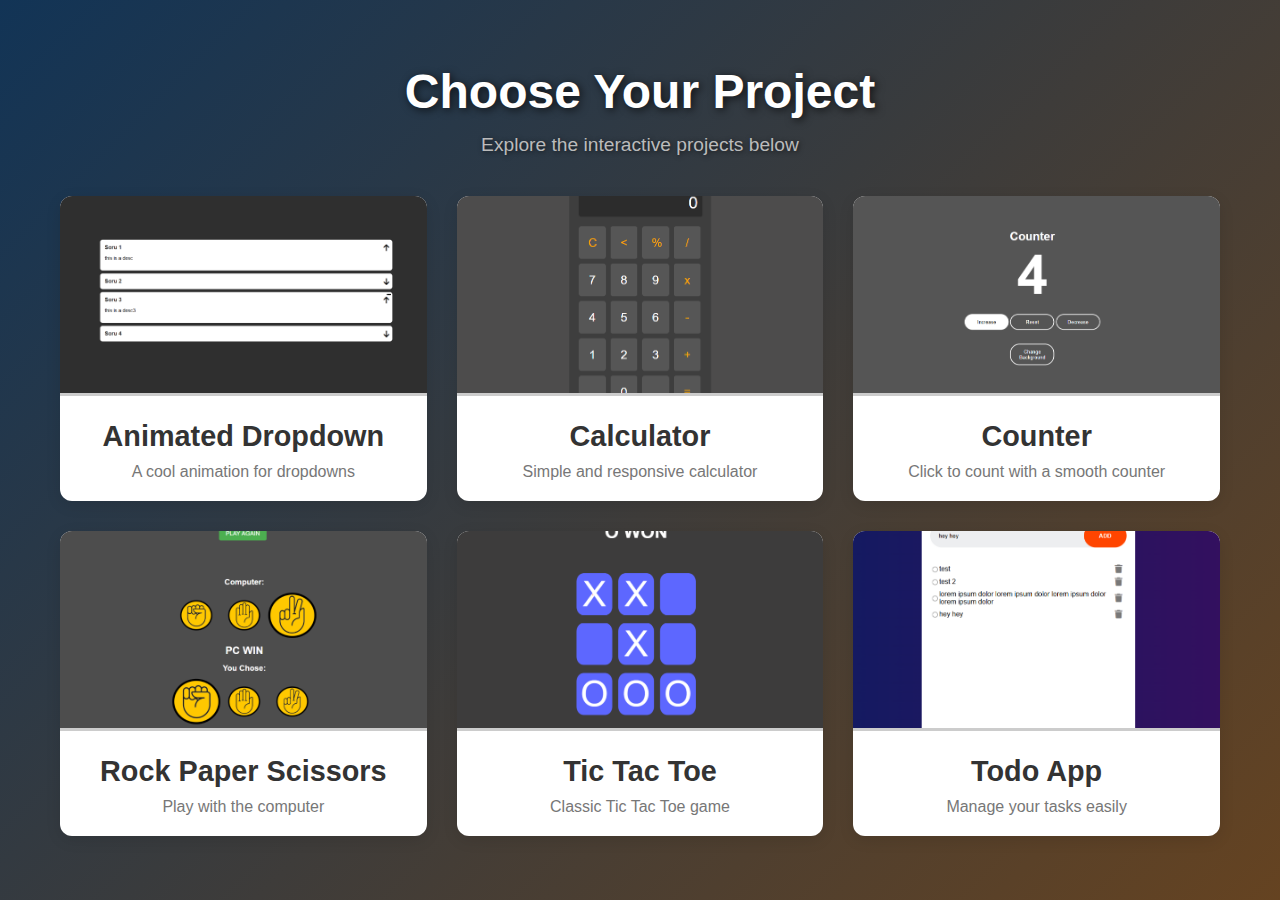
==== index.html @ a95271fd "update" ====
<!DOCTYPE html>
<html lang="en">
<head>
    <meta charset="UTF-8">
    <meta name="viewport" content="width=device-width, initial-scale=1.0">
    <title>Project Selection</title>
    <link rel="stylesheet" href="style.css">
</head>
<body>
    <div class="container">
        <div class="header">
            <h1>Choose Your Project</h1>
            <p>Explore the interactive projects below</p>
        </div>

        <div class="projects">
            <div class="project-card" onclick="window.location.href='animatedDropdown/index.html'">
                <div class="card">
                    <div class="card-image">
                        <img src="images/animateddropdown.PNG" alt="Animated Dropdown">
                    </div>
                    <div class="card-content">
                        <h2>Animated Dropdown</h2>
                        <p>A cool animation for dropdowns</p>
                    </div>
                </div>
            </div>

            <div class="project-card" onclick="window.location.href='calculator/index.html'">
                <div class="card">
                    <div class="card-image">
                        <img src="images/calculator.PNG" alt="Calculator">
                    </div>
                    <div class="card-content">
                        <h2>Calculator</h2>
                        <p>Simple and responsive calculator</p>
                    </div>
                </div>
            </div>

            <div class="project-card" onclick="window.location.href='counter/index.html'">
                <div class="card">
                    <div class="card-image">
                        <img src="images/counter.PNG" alt="Counter">
                    </div>
                    <div class="card-content">
                        <h2>Counter</h2>
                        <p>Click to count with a smooth counter</p>
                    </div>
                </div>
            </div>

            <div class="project-card" onclick="window.location.href='rockpaper/index.html'">
                <div class="card">
                    <div class="card-image">
                        <img src="images/rockpaper.PNG" alt="Rock Paper Scissors">
                    </div>
                    <div class="card-content">
                        <h2>Rock Paper Scissors</h2>
                        <p>Play with the computer</p>
                    </div>
                </div>
            </div>

            <div class="project-card" onclick="window.location.href='tictactoe/index.html'">
                <div class="card">
                    <div class="card-image">
                        <img src="images/tictactoe.PNG" alt="Tic Tac Toe">
                    </div>
                    <div class="card-content">
                        <h2>Tic Tac Toe</h2>
                        <p>Classic Tic Tac Toe game</p>
                    </div>
                </div>
            </div>

            <div class="project-card" onclick="window.location.href='todoapp/index.html'">
                <div class="card">
                    <div class="card-image">
                        <img src="images/todoapp.PNG" alt="Todo App">
                    </div>
                    <div class="card-content">
                        <h2>Todo App</h2>
                        <p>Manage your tasks easily</p>
                    </div>
                </div>
            </div>
        </div>
    </div>
</body>
</html>
---- style.css ----
/* Global reset */
* {
    margin: 0;
    padding: 0;
    box-sizing: border-box;
}

body {
    font-family: 'Arial', sans-serif;
    background: linear-gradient(135deg, #123456, #654321);
    color: #fff;
    display: flex;
    justify-content: center;
    align-items: center;
    height: 100vh;
    text-align: center;
}

.container {
    width: 100%;
    max-width: 1200px;
    padding: 20px;
}

.header h1 {
    font-size: 3rem;
    margin-bottom: 15px;
    text-shadow: 2px 2px 8px rgba(0, 0, 0, 0.7);
}

.header p {
    font-size: 1.2rem;
    color: #bbb;
    margin-bottom: 40px;
    text-shadow: 1px 1px 5px rgba(0, 0, 0, 0.6);
}

/* Projects Section */
.projects {
    display: grid;
    grid-template-columns: repeat(auto-fill, minmax(300px, 1fr));
    gap: 30px;
    justify-items: center;
}

.project-card {
    width: 100%;
    cursor: pointer;
    transition: transform 0.3s ease, box-shadow 0.3s ease;
}

.project-card:hover {
    transform: scale(1.05);
    box-shadow: 0 10px 20px rgba(0, 0, 0, 0.2);
}

/* Card Styling */
.card {
    width: 100%;
    background-color: #fff;
    border-radius: 12px;
    overflow: hidden;
    box-shadow: 0 4px 15px rgba(0, 0, 0, 0.1);
    transition: transform 0.3s ease;
}

.card:hover {
    transform: translateY(-5px);
}

.card-image img {
    width: 100%;
    height: 200px;
    object-fit: cover;
    border-bottom: 3px solid #ccc;
}

.card-content {
    padding: 20px;
}

.card-content h2 {
    font-size: 1.8rem;
    margin-bottom: 10px;
    font-weight: bold;
    color: #333;
}

.card-content p {
    font-size: 1rem;
    color: #777;
}

/* Responsive Design */
@media (max-width: 768px) {
    .header h1 {
        font-size: 2.5rem;
    }

    .header p {
        font-size: 1rem;
    }
}

@media (max-width: 480px) {
    .header h1 {
        font-size: 2rem;
    }

    .header p {
        font-size: 0.9rem;
    }
}
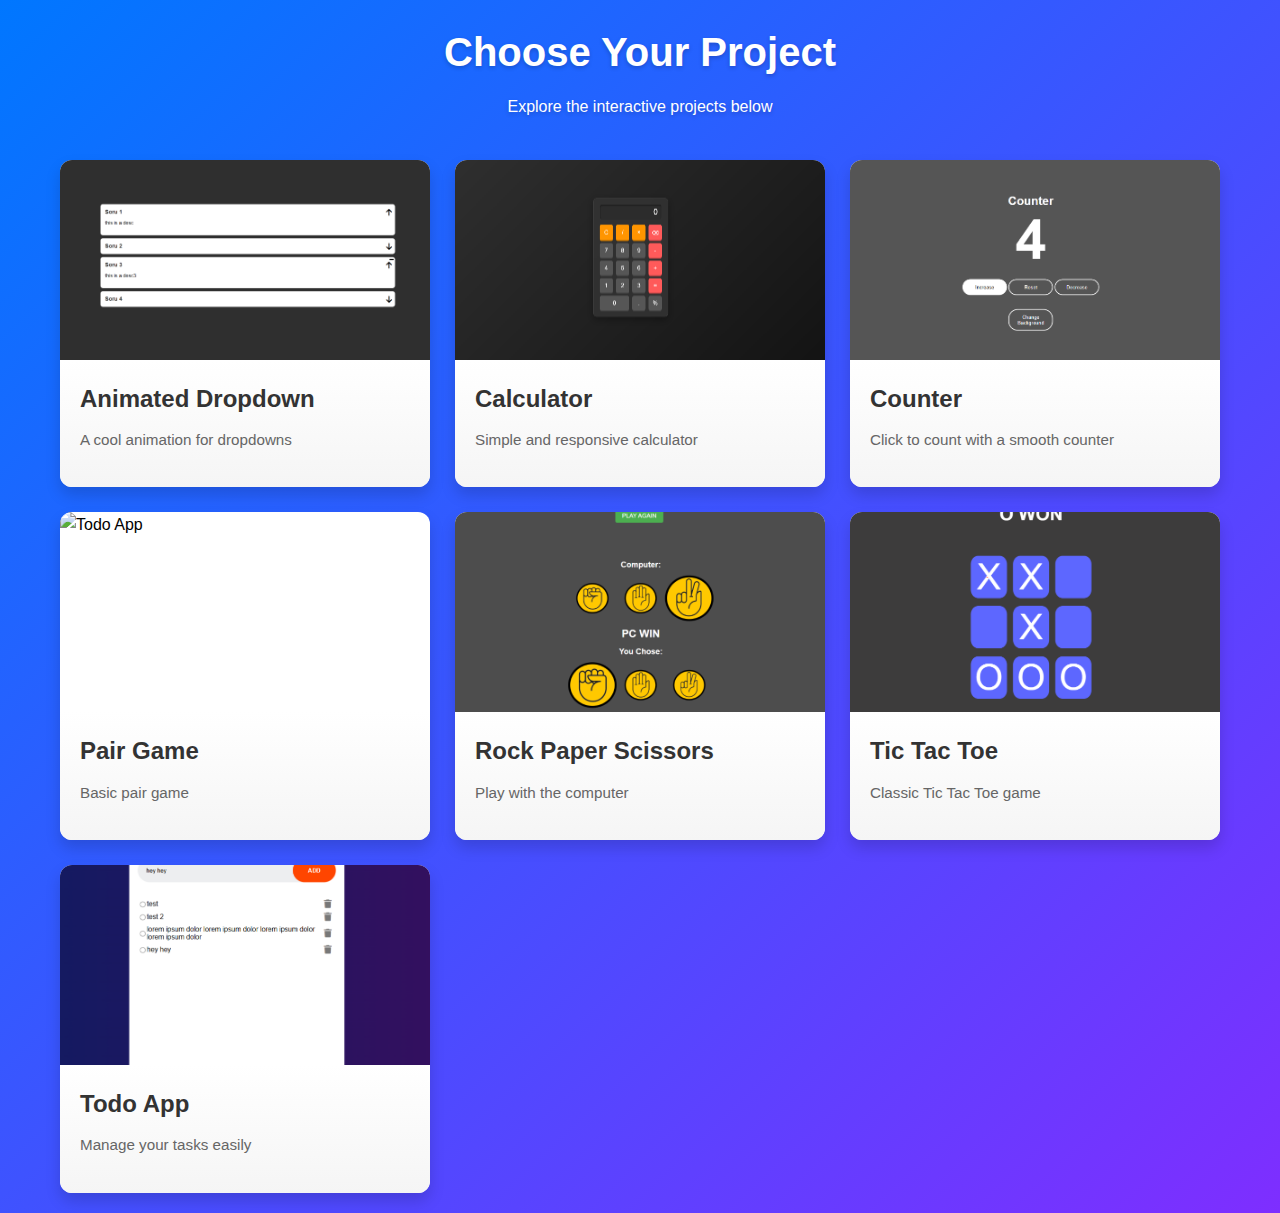
==== commit 1acbd063: "calculator updates" ====
--- a/index.html
+++ b/index.html
@@ -50,6 +50,18 @@
                 </div>
             </div>
 
+            <div class="project-card" onclick="window.location.href='pairgame/index.html'">
+                <div class="card">
+                    <div class="card-image">
+                        <img src="images/pairgame.PNG" alt="Todo App">
+                    </div>
+                    <div class="card-content">
+                        <h2>Pair Game</h2>
+                        <p>Basic pair game</p>
+                    </div>
+                </div>
+            </div>
+
             <div class="project-card" onclick="window.location.href='rockpaper/index.html'">
                 <div class="card">
                     <div class="card-image">
@@ -85,6 +97,8 @@
                     </div>
                 </div>
             </div>
+
+            
         </div>
     </div>
 </body>
--- a/style.css
+++ b/style.css
@@ -1,113 +1,180 @@
-/* Global reset */
 * {
+    box-sizing: border-box;
     margin: 0;
     padding: 0;
-    box-sizing: border-box;
 }
 
 body {
-    font-family: 'Arial', sans-serif;
-    background: linear-gradient(135deg, #123456, #654321);
-    color: #fff;
-    display: flex;
-    justify-content: center;
-    align-items: center;
-    height: 100vh;
-    text-align: center;
+    font-family: Arial, sans-serif;
+    line-height: 1.6;
+    background: linear-gradient(to right bottom, #0077ff, #7e2eff);
+    min-height: 100vh;
 }
 
 .container {
-    width: 100%;
     max-width: 1200px;
+    margin: 0 auto;
     padding: 20px;
 }
 
-.header h1 {
-    font-size: 3rem;
-    margin-bottom: 15px;
-    text-shadow: 2px 2px 8px rgba(0, 0, 0, 0.7);
+.header {
+    text-align: center;
+    margin-bottom: 40px;
+    color: #fff;
+    text-shadow: 0 2px 4px rgba(0, 0, 0, 0.2);
 }
 
-.header p {
-    font-size: 1.2rem;
-    color: #bbb;
-    margin-bottom: 40px;
-    text-shadow: 1px 1px 5px rgba(0, 0, 0, 0.6);
+.header h1 {
+    font-size: 2.5rem;
+    margin-bottom: 10px;
+    animation: fadeIn 1s ease-in-out;
 }
 
-/* Projects Section */
 .projects {
     display: grid;
-    grid-template-columns: repeat(auto-fill, minmax(300px, 1fr));
-    gap: 30px;
-    justify-items: center;
+    grid-template-columns: repeat(auto-fit, minmax(280px, 1fr));
+    gap: 25px;
+    animation: fadeIn 1.2s ease-in-out;
 }
 
 .project-card {
-    width: 100%;
+    background-color: #fff;
+    border-radius: 12px;
+    overflow: hidden;
+    box-shadow: 0 8px 15px rgba(0, 0, 0, 0.15);
+    transition: all 0.4s ease;
     cursor: pointer;
-    transition: transform 0.3s ease, box-shadow 0.3s ease;
+    position: relative;
 }
 
 .project-card:hover {
-    transform: scale(1.05);
-    box-shadow: 0 10px 20px rgba(0, 0, 0, 0.2);
+    transform: translateY(-10px);
+    box-shadow: 0 15px 20px rgba(0, 0, 0, 0.2);
 }
 
-/* Card Styling */
-.card {
-    width: 100%;
-    background-color: #fff;
-    border-radius: 12px;
+.card-image {
+    height: 200px;
     overflow: hidden;
-    box-shadow: 0 4px 15px rgba(0, 0, 0, 0.1);
-    transition: transform 0.3s ease;
-}
-
-.card:hover {
-    transform: translateY(-5px);
+    position: relative;
 }
 
 .card-image img {
     width: 100%;
-    height: 200px;
+    height: 100%;
     object-fit: cover;
-    border-bottom: 3px solid #ccc;
+    transition: transform 0.5s ease;
+}
+
+.project-card:hover .card-image img {
+    transform: scale(1.05);
 }
 
 .card-content {
     padding: 20px;
+    background: linear-gradient(to bottom, #ffffff, #f5f5f5);
 }
 
 .card-content h2 {
-    font-size: 1.8rem;
+    font-size: 1.5rem;
     margin-bottom: 10px;
-    font-weight: bold;
     color: #333;
+    transition: color 0.3s ease;
+}
+
+.project-card:hover .card-content h2 {
+    color: #0077ff;
 }
 
 .card-content p {
-    font-size: 1rem;
-    color: #777;
+    color: #666;
+    font-size: 0.95rem;
+    margin-bottom: 15px;
+}
+
+.card-button {
+    display: inline-block;
+    padding: 8px 16px;
+    background-color: #0077ff;
+    color: white;
+    border-radius: 4px;
+    text-decoration: none;
+    font-weight: bold;
+    transition: background-color 0.3s ease;
+    opacity: 0.9;
+}
+
+.card-button:hover {
+    background-color: #0055cc;
+    opacity: 1;
+}
+
+/* Animations */
+@keyframes fadeIn {
+    from {
+        opacity: 0;
+        transform: translateY(20px);
+    }
+    to {
+        opacity: 1;
+        transform: translateY(0);
+    }
+}
+
+@keyframes pulse {
+    0% {
+        transform: scale(1);
+    }
+    50% {
+        transform: scale(1.05);
+    }
+    100% {
+        transform: scale(1);
+    }
+}
+
+.project-card:nth-child(odd) {
+    animation: fadeIn 0.8s ease-in-out;
+}
+
+.project-card:nth-child(even) {
+    animation: fadeIn 1s ease-in-out;
 }
 
 /* Responsive Design */
-@media (max-width: 768px) {
-    .header h1 {
-        font-size: 2.5rem;
-    }
-
-    .header p {
-        font-size: 1rem;
-    }
-}
-
-@media (max-width: 480px) {
+@media screen and (max-width: 768px) {
     .header h1 {
         font-size: 2rem;
     }
 
-    .header p {
-        font-size: 0.9rem;
+    .projects {
+        grid-template-columns: repeat(2, 1fr);
+        gap: 20px;
+    }
+    
+    .card-image {
+        height: 180px;
     }
 }
+
+@media screen and (max-width: 480px) {
+    .header h1 {
+        font-size: 1.8rem;
+    }
+
+    .projects {
+        grid-template-columns: repeat(2, 1fr);
+        gap: 15px;
+    }
+    
+    .card-image {
+        height: 150px;
+    }
+    
+    .card-content {
+        padding: 15px;
+    }
+    
+    .card-content h2 {
+        font-size: 1.2rem;
+    }
+}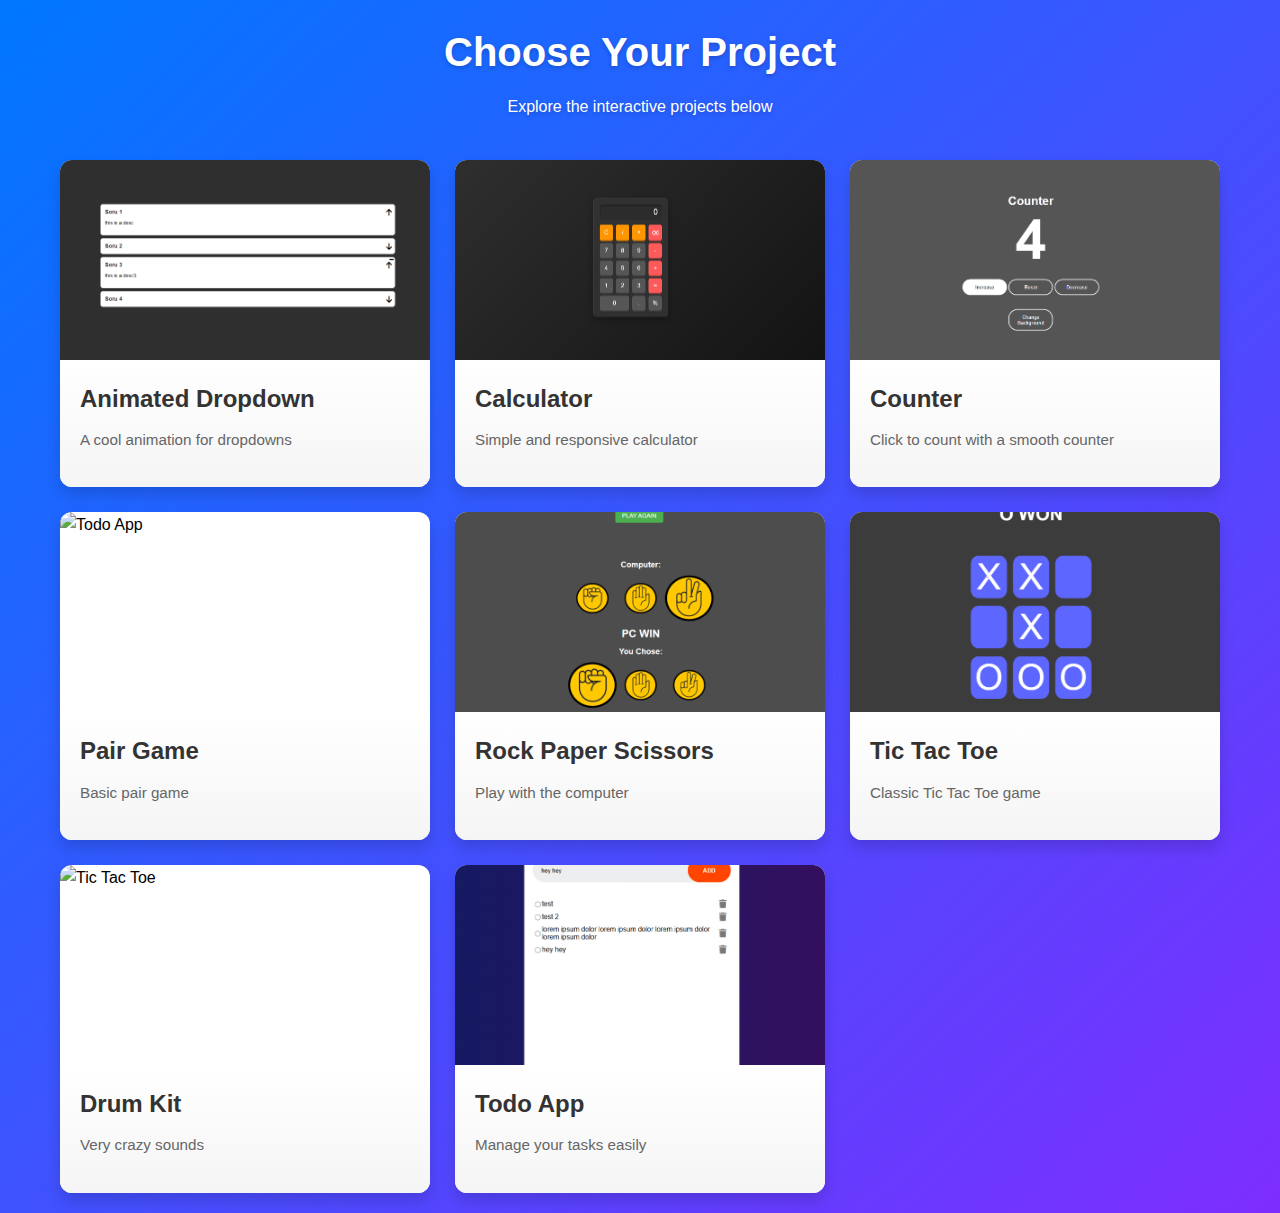
==== commit 263d4275: "new game: HangMan" ====
--- a/index.html
+++ b/index.html
@@ -85,6 +85,17 @@
                     </div>
                 </div>
             </div>
+            <div class="project-card" onclick="window.location.href='drumkit/index.html'">
+                <div class="card">
+                    <div class="card-image">
+                        <img src="images/drumkit.png" alt="Tic Tac Toe">
+                    </div>
+                    <div class="card-content">
+                        <h2>Drum Kit</h2>
+                        <p>Very crazy sounds</p>
+                    </div>
+                </div>
+            </div>
 
             <div class="project-card" onclick="window.location.href='todoapp/index.html'">
                 <div class="card">
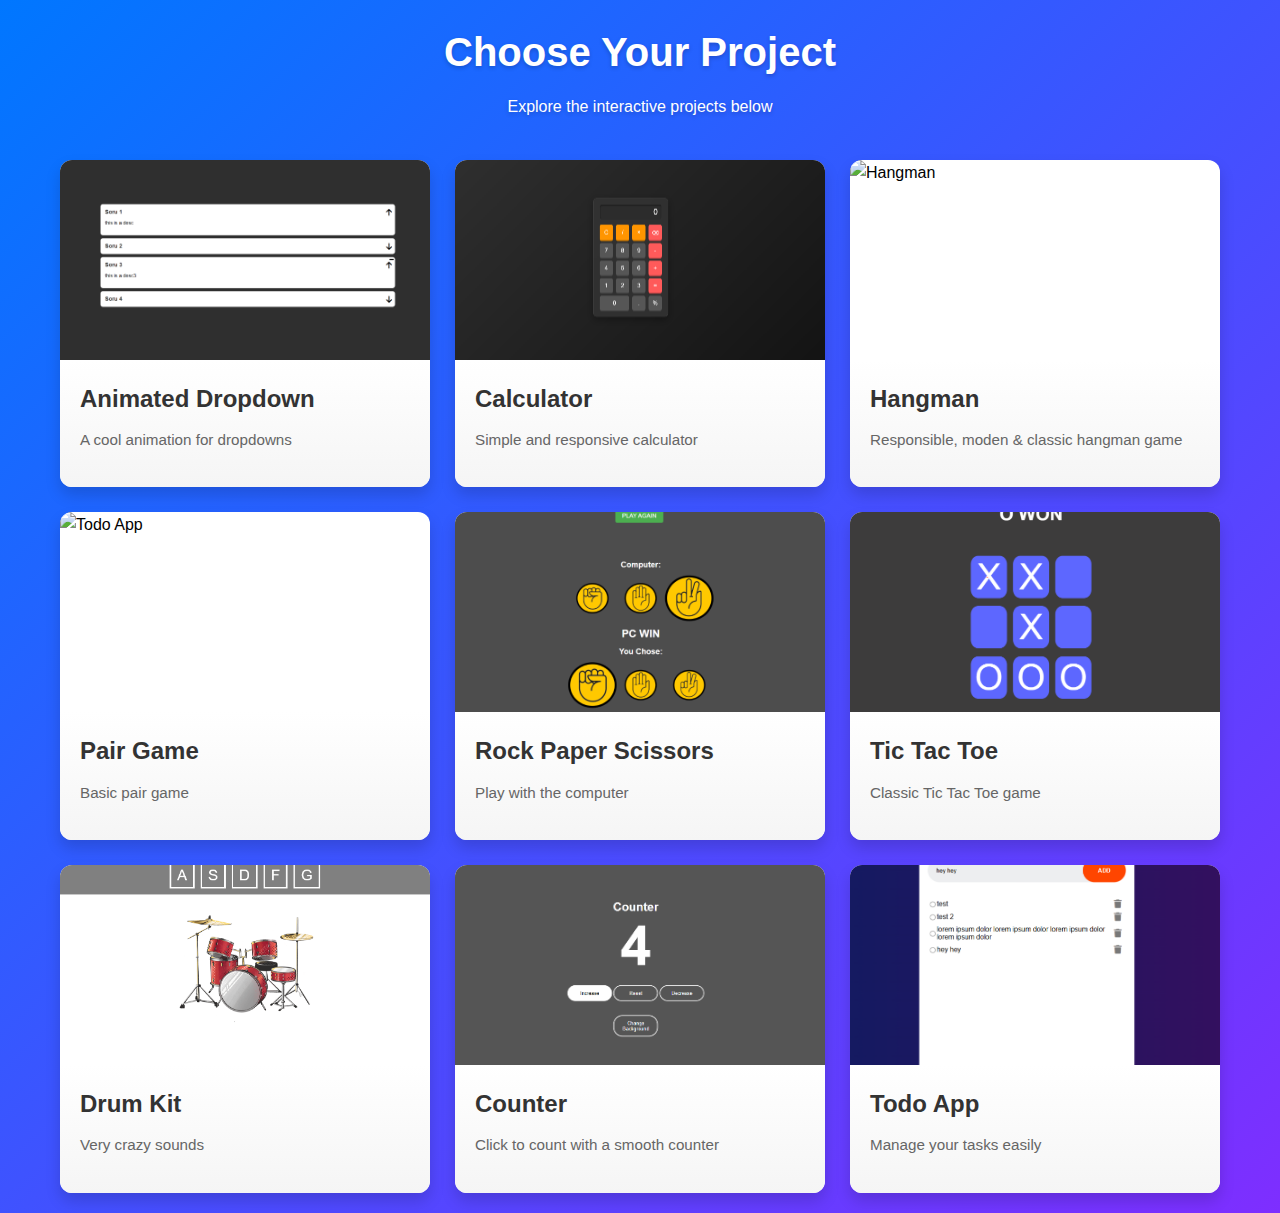
==== commit 51c10282: "a" ====
--- a/index.html
+++ b/index.html
@@ -3,7 +3,7 @@
 <head>
     <meta charset="UTF-8">
     <meta name="viewport" content="width=device-width, initial-scale=1.0">
-    <title>Project Selection</title>
+    <title>Project Showcase</title>
     <link rel="stylesheet" href="style.css">
 </head>
 <body>
@@ -38,18 +38,18 @@
                 </div>
             </div>
 
-            <div class="project-card" onclick="window.location.href='counter/index.html'">
+           
+            <div class="project-card" onclick="window.location.href='tictactoe/index.html'">
                 <div class="card">
                     <div class="card-image">
-                        <img src="images/counter.PNG" alt="Counter">
+                        <img src="images/hangman.png" alt="Hangman">
                     </div>
                     <div class="card-content">
-                        <h2>Counter</h2>
-                        <p>Click to count with a smooth counter</p>
+                        <h2>Hangman</h2>
+                        <p>Responsible, moden & classic hangman game</p>
                     </div>
                 </div>
             </div>
-
             <div class="project-card" onclick="window.location.href='pairgame/index.html'">
                 <div class="card">
                     <div class="card-image">
@@ -85,6 +85,9 @@
                     </div>
                 </div>
             </div>
+
+           
+            
             <div class="project-card" onclick="window.location.href='drumkit/index.html'">
                 <div class="card">
                     <div class="card-image">
@@ -96,7 +99,17 @@
                     </div>
                 </div>
             </div>
-
+            <div class="project-card" onclick="window.location.href='counter/index.html'">
+                <div class="card">
+                    <div class="card-image">
+                        <img src="images/counter.PNG" alt="Counter">
+                    </div>
+                    <div class="card-content">
+                        <h2>Counter</h2>
+                        <p>Click to count with a smooth counter</p>
+                    </div>
+                </div>
+            </div>
             <div class="project-card" onclick="window.location.href='todoapp/index.html'">
                 <div class="card">
                     <div class="card-image">
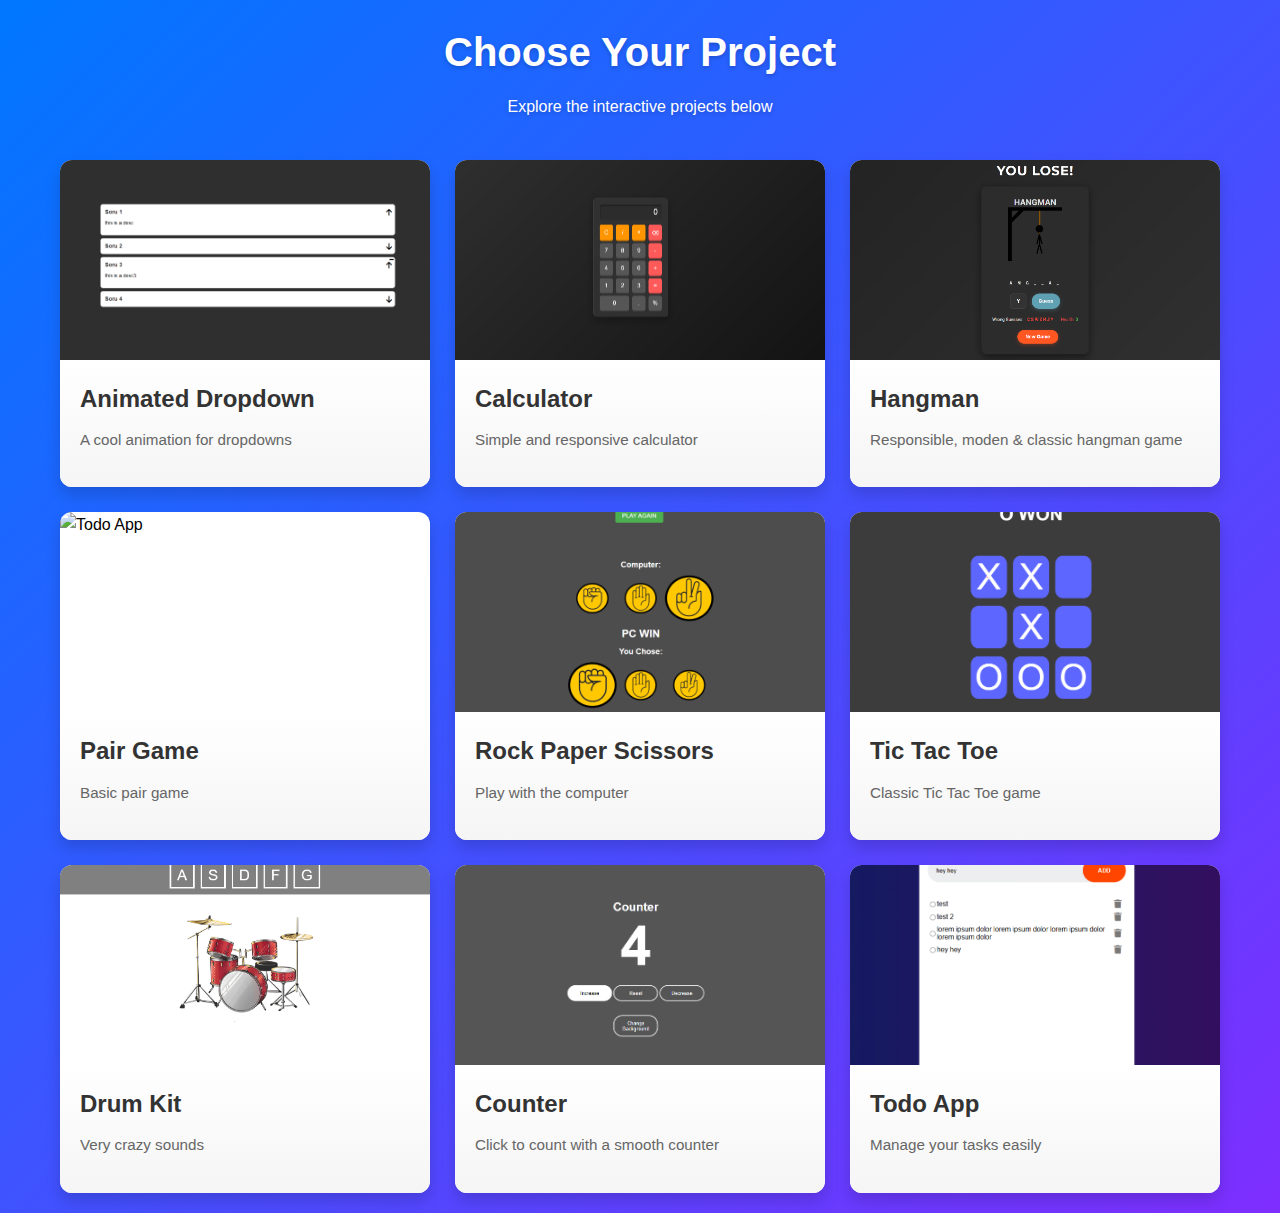
==== commit d18adb70: "created stopWatch" ====
--- a/index.html
+++ b/index.html
@@ -39,7 +39,7 @@
             </div>
 
            
-            <div class="project-card" onclick="window.location.href='tictactoe/index.html'">
+            <div class="project-card" onclick="window.location.href='hangman/index.html'">
                 <div class="card">
                     <div class="card-image">
                         <img src="images/hangman.png" alt="Hangman">
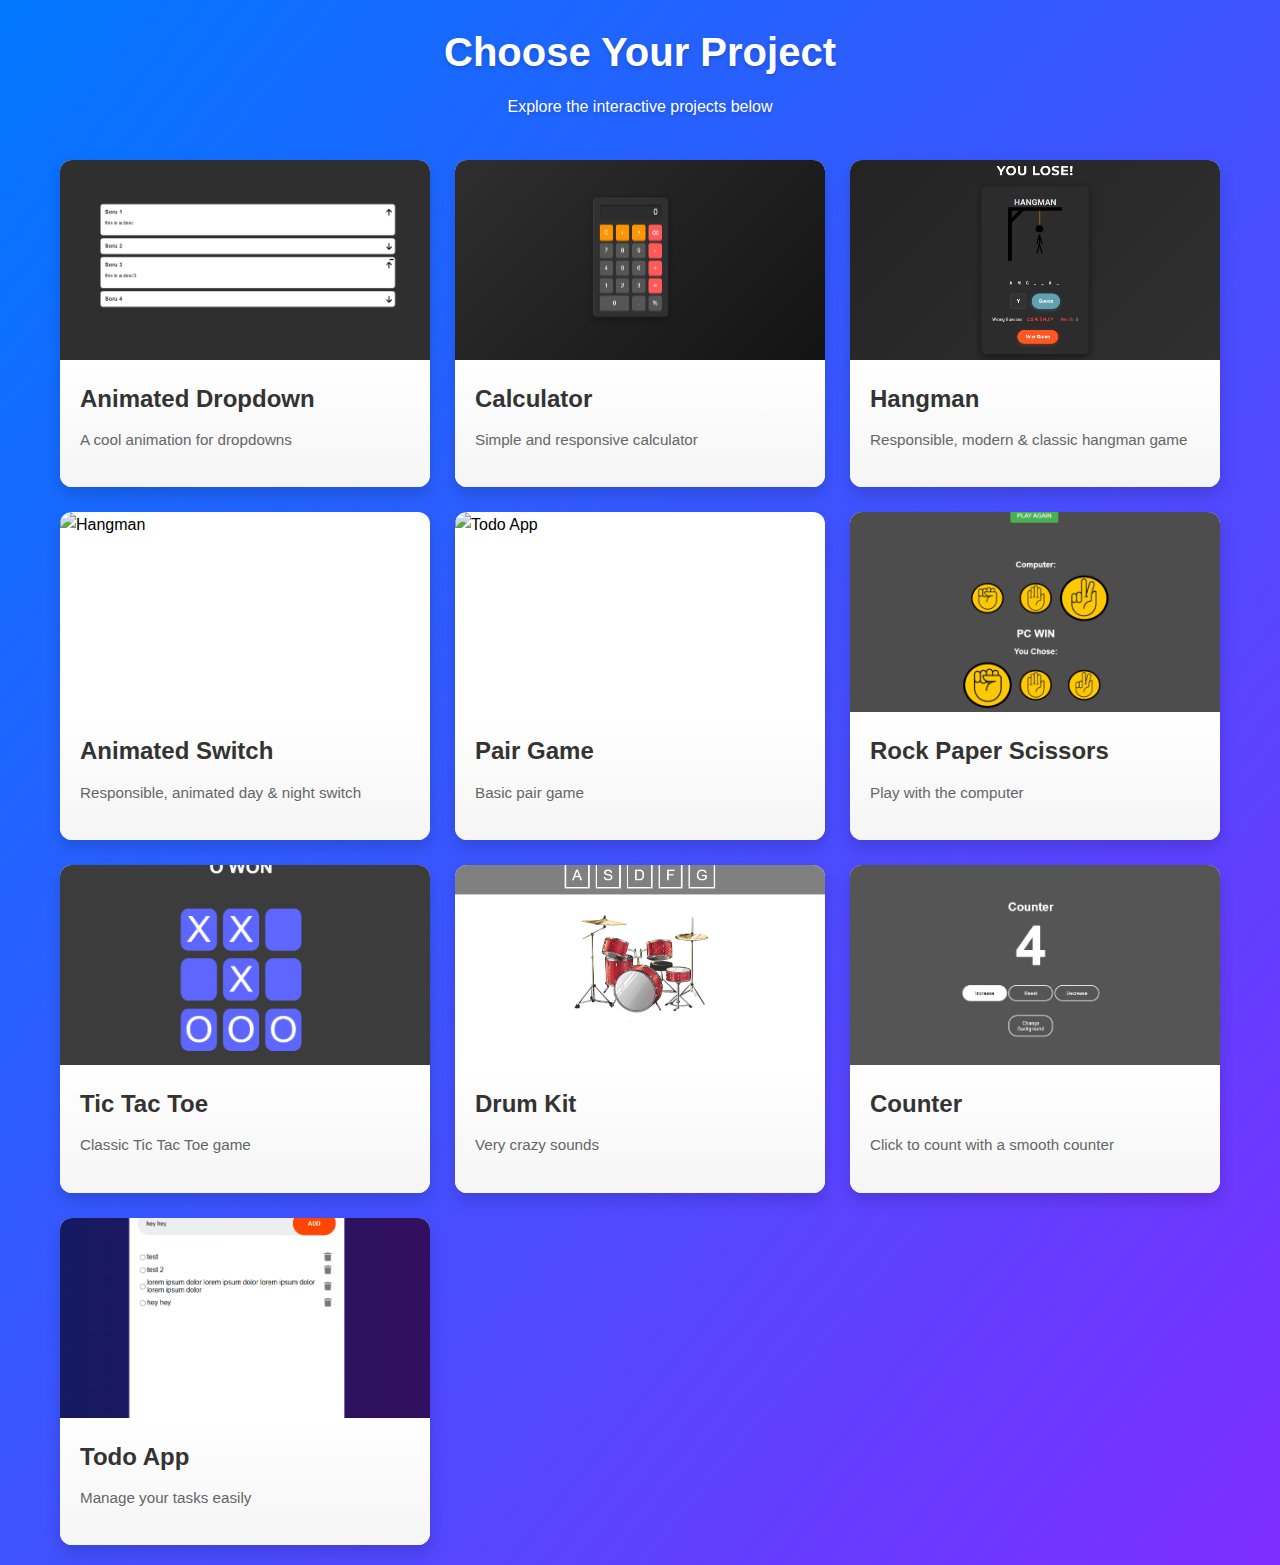
==== commit 43ddef75: "image update" ====
--- a/index.html
+++ b/index.html
@@ -46,7 +46,20 @@
                     </div>
                     <div class="card-content">
                         <h2>Hangman</h2>
-                        <p>Responsible, moden & classic hangman game</p>
+                        <p>Responsible, modern & classic hangman game</p>
+                    </div>
+                </div>
+            </div>
+
+
+            <div class="project-card" onclick="window.location.href='animBar/index.html'">
+                <div class="card">
+                    <div class="card-image">
+                        <img src="images/animBar.PNG" alt="Hangman">
+                    </div>
+                    <div class="card-content">
+                        <h2>Animated Switch</h2>
+                        <p>Responsible, animated day & night switch</p>
                     </div>
                 </div>
             </div>
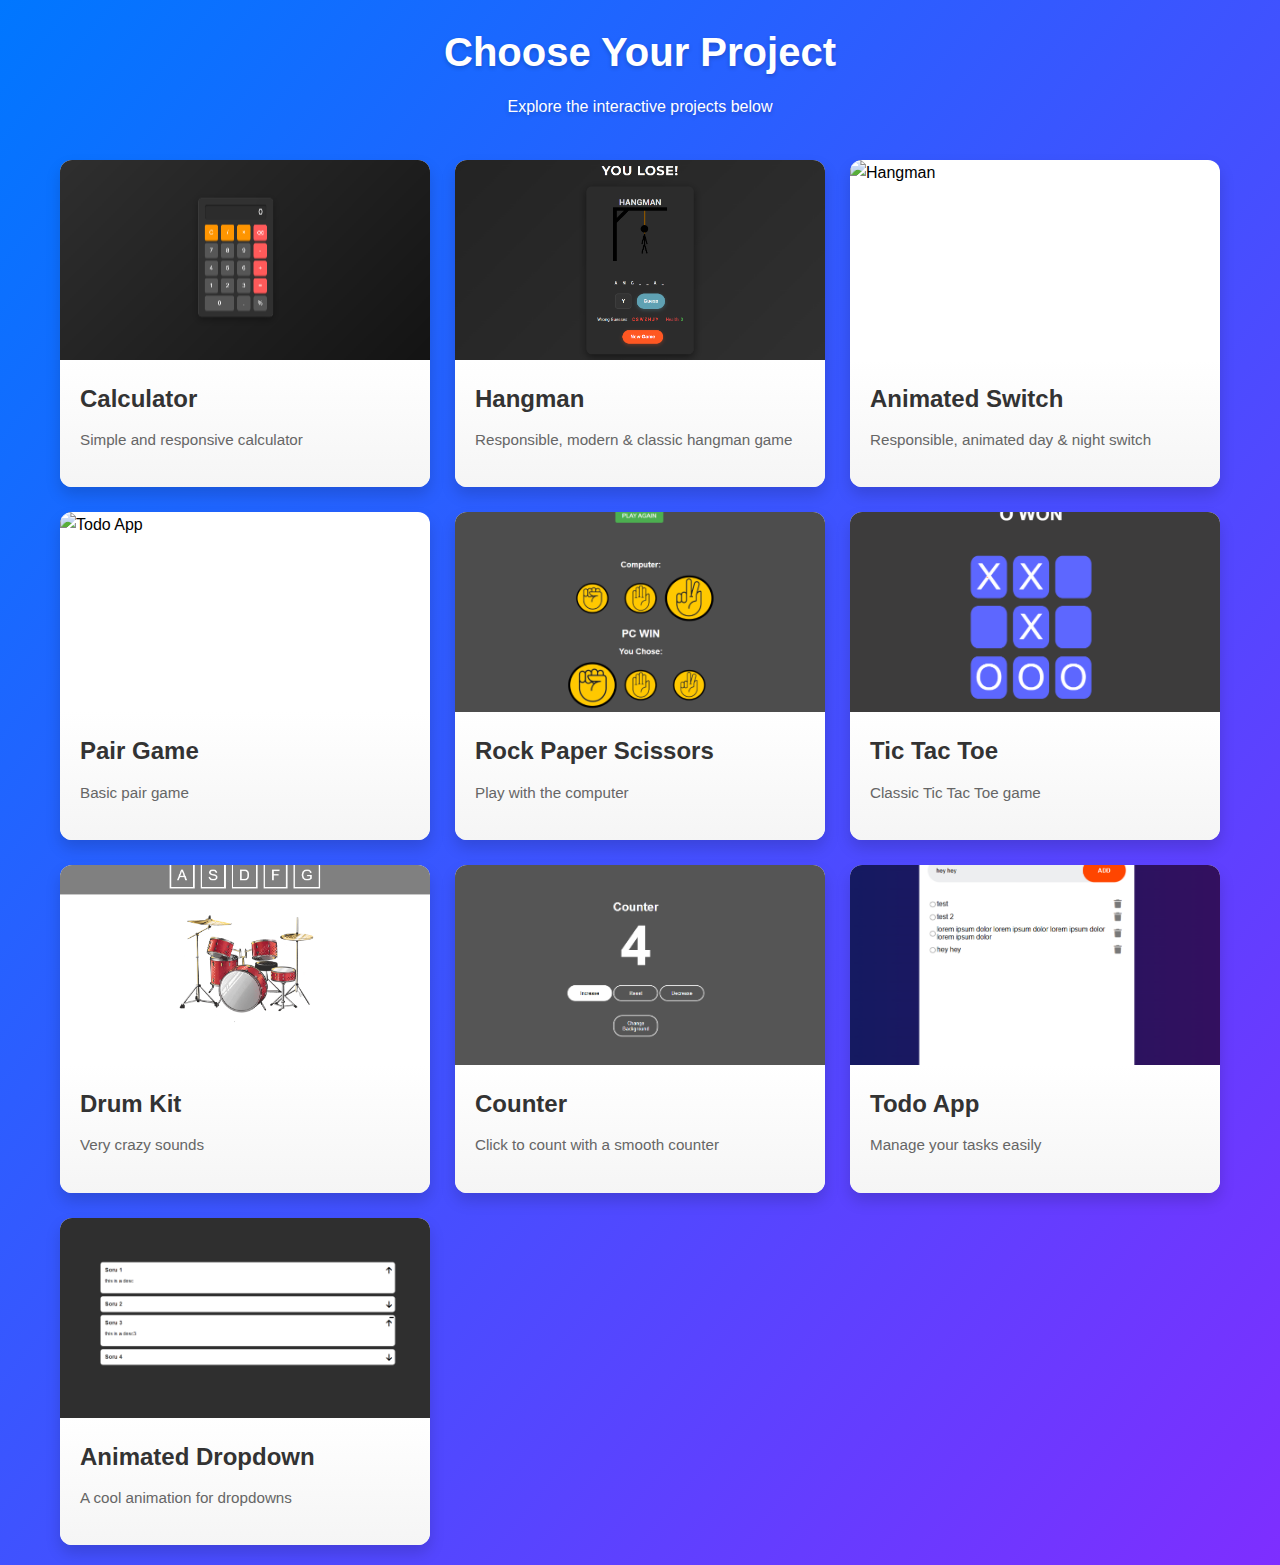
==== commit c8c10a08: "updates" ====
--- a/index.html
+++ b/index.html
@@ -14,17 +14,7 @@
         </div>
 
         <div class="projects">
-            <div class="project-card" onclick="window.location.href='animatedDropdown/index.html'">
-                <div class="card">
-                    <div class="card-image">
-                        <img src="images/animateddropdown.PNG" alt="Animated Dropdown">
-                    </div>
-                    <div class="card-content">
-                        <h2>Animated Dropdown</h2>
-                        <p>A cool animation for dropdowns</p>
-                    </div>
-                </div>
-            </div>
+           
 
             <div class="project-card" onclick="window.location.href='calculator/index.html'">
                 <div class="card">
@@ -135,7 +125,17 @@
                 </div>
             </div>
 
-            
+            <div class="project-card" onclick="window.location.href='animatedDropdown/index.html'">
+                <div class="card">
+                    <div class="card-image">
+                        <img src="images/animateddropdown.PNG" alt="Animated Dropdown">
+                    </div>
+                    <div class="card-content">
+                        <h2>Animated Dropdown</h2>
+                        <p>A cool animation for dropdowns</p>
+                    </div>
+                </div>
+            </div>
         </div>
     </div>
 </body>
